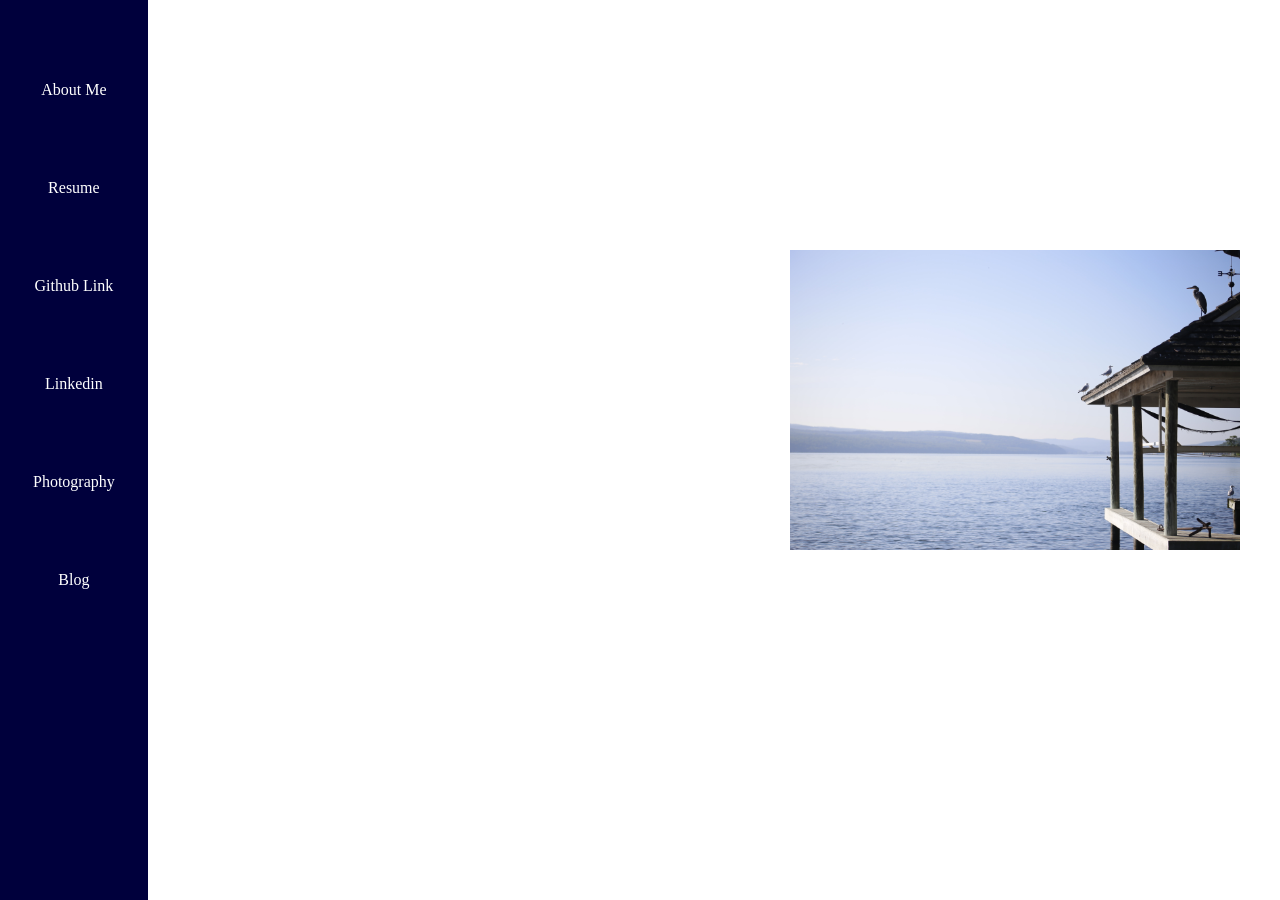
==== index.html @ 6a240cee "Initial commit" ====
<!DOCTYPE html>
<html>
    <title>
        Benjamin R. Woodard
    </title>
    <head>
        <meta charset="utf-8">
        <meta http-equiv="X-UA-Compatible" content="IE=edge">
        <title></title>
        <meta name="description" content="">
        <meta name="viewport" content="width=device-width, initial-scale=1">
        <link rel="stylesheet" href="./index.css" type="text/css">
    </head>
    <body>
      <header class="header">
        <nav class="navbar">
            <ul>
                <li>About Me</li>
                <li>Resume</li>
                <li>Github Link</li>
                <li>Linkedin</li>
                <li>Photography</li>
                <li>Blog</li>
            </ul>
        </nav>
        <section class="intro">
            <img src="./resources/images/_MG_5288.JPG" alt="headshot of Ben Woodard">
            <h1>Welcome to my Website</h1>
        </section>

      </header>
        
        
    </body>
</html>
---- index.css ----
html{
    margin-top: 0;
}
body{
    font-size: 16px;
    color: white;
    margin-top: 0;

}

/* header style */

.navbar{
    position: fixed; top: 0; left: 0;
    height: 100%;
    border: 1px solid rgba(0, 0, 60, 1);
    background-color: rgba(0, 0, 60, 1);
}
.navbar ul{
  text-align: center;
  padding-left: 0;
  margin: auto;
}
.navbar li{
    list-style-type: none;
    margin: 5rem auto;
    padding: 0 2rem;
}

.intro{
    width: 100%;
    position: relative; top: 150px; left: 150px;
}
.intro img{
    height: 300px;
    width: 300 px;
    margin-top: 100px;
    margin-left: 50%;
    margin-right: 50%;
}
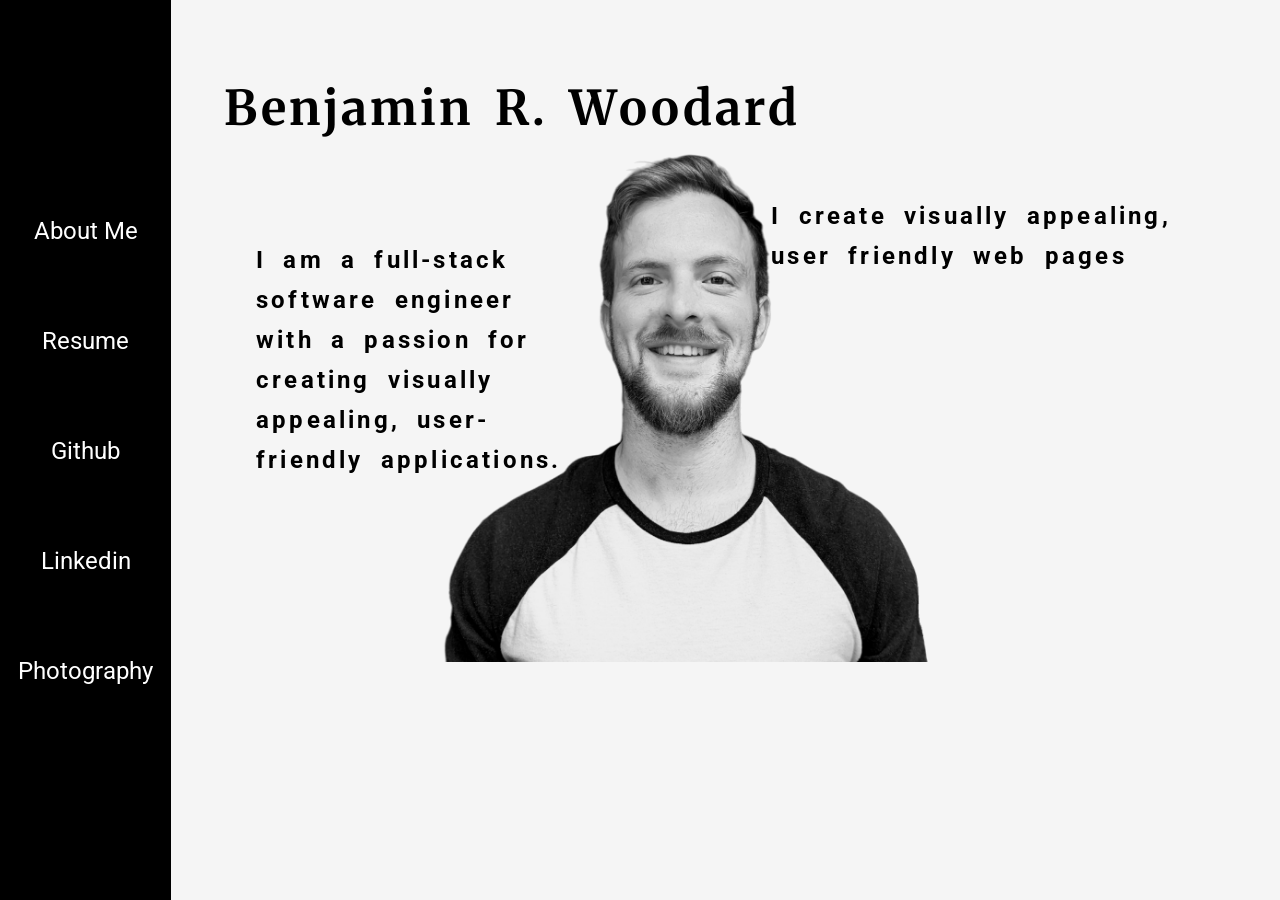
==== commit 09428115: "added headshot and fixed positioning on blurbs" ====
--- a/index.html
+++ b/index.html
@@ -10,26 +10,46 @@
         <meta name="description" content="">
         <meta name="viewport" content="width=device-width, initial-scale=1">
         <link rel="stylesheet" href="./index.css" type="text/css">
+        <link href="https://fonts.googleapis.com/css2?family=Merriweather&family=Roboto&display=swap" rel="stylesheet"> 
     </head>
     <body>
+
+        <!--header with nav bar  -->
+
       <header class="header">
         <nav class="navbar">
             <ul>
                 <li>About Me</li>
                 <li>Resume</li>
-                <li>Github Link</li>
+                <li>Github</li>
                 <li>Linkedin</li>
                 <li>Photography</li>
-                <li>Blog</li>
+                <!-- <li>Blog</li> -->
             </ul>
         </nav>
+      </header>
+      
+      <main>
         <section class="intro">
-            <img src="./resources/images/_MG_5288.JPG" alt="headshot of Ben Woodard">
-            <h1>Welcome to my Website</h1>
+            <div class="blurb1">
+                <h1>Benjamin  R. Woodard</h1>
+                <br>
+                <h2>I am a full-stack software engineer with a passion for creating visually 
+                    appealing, user-friendly applications.</h2>
+            </div>
+            
+            <div class="blurb2">
+                <h2>I create visually appealing, user friendly web pages</h2>
+            </div>
+            <div class="headshot">
+              <img src="resources/images/headshot-bw.png" alt="headshot of Ben Woodard">
+            </div>
         </section>
 
-      </header>
-        
+
+      </main>
+      
+
         
     </body>
 </html>
--- a/index.css
+++ b/index.css
@@ -1,41 +1,103 @@
-
 html{
-    margin-top: 0;
+    height: auto;
+    ;
 }
 body{
     font-size: 16px;
-    color: white;
     margin-top: 0;
+    font-family: 'Roboto', sans-serif;
+    background-color: whitesmoke;
+   
 
 }
 
-/* header style */
+h1{
+    font-family: 'Merriweather', serif;
+    font-size: 3rem;
+}
+h2{
+    font-size: 1.5rem;
+}
+
+/* nav style*/
 
 .navbar{
     position: fixed; top: 0; left: 0;
     height: 100%;
-    border: 1px solid rgba(0, 0, 60, 1);
-    background-color: rgba(0, 0, 60, 1);
+    display: flex;
+    border: 1px solid black;
+    background-color: black;
+    align-items: center;
 }
 .navbar ul{
-  text-align: center;
-  padding-left: 0;
-  margin: auto;
+    text-align: center;
+    padding-left: 0;
+    padding-top: auto;
+    padding-bottom: auto;
 }
 .navbar li{
+    display: flex;
+    justify-content: center;
     list-style-type: none;
-    margin: 5rem auto;
-    padding: 0 2rem;
+    font-size: 1.5rem;
+    border: 1px solid black;
+    margin: 4rem .5rem;
+    padding: .5rem .5rem;
+    color: white;
+}
+.navbar li:hover{
+    border: solid 1px rgba(255, 131, 0, 1);
+    background-color: rgba(255, 131, 0, 1);
+    border-radius: 1rem;
+    cursor: pointer;
 }
 
-.intro{
+.intro {
+   width: 90%;
+   height: auto;
+   justify-content: space-between;
+   position: absolute; top: 1rem; left: 5rem; 
+   display: flex;
+   flex-wrap: wrap;
+}
+
+ .blurb1{
+  display: block;  
+  width: 30%;
+  margin-top: 2rem;
+  margin-left: 9rem;
+  word-spacing: .5rem;
+  letter-spacing: .2rem;
+  line-height: 2.5rem;
+  z-index: 1;
+}
+.blurb1 h1{
+   width: 37.5rem;
+   margin-left: 0rem;
+}
+ .blurb1 h2{
+    margin-top: 2rem;
+    margin-left: 2rem;
+ }
+ .blurb2{
+   margin-top: 10rem;
+   word-spacing: .5rem;
+   letter-spacing: .2rem;
+   width: 40%;
+   z-index: 1;
+   line-height: 2.5rem;
+}
+
+.headshot{
+    width: 80%;
+    position: absolute; top: 8rem; left: 10rem;
+    z-index: 0;
+    margin-left: auto;
+    margin-right: auto;
+}
+.headshot img{
     width: 100%;
-    position: relative; top: 150px; left: 150px;
-}
-.intro img{
-    height: 300px;
-    width: 300 px;
-    margin-top: 100px;
-    margin-left: 50%;
-    margin-right: 50%;
-}+    height: auto;
+    z-index: 0;
+} 
+
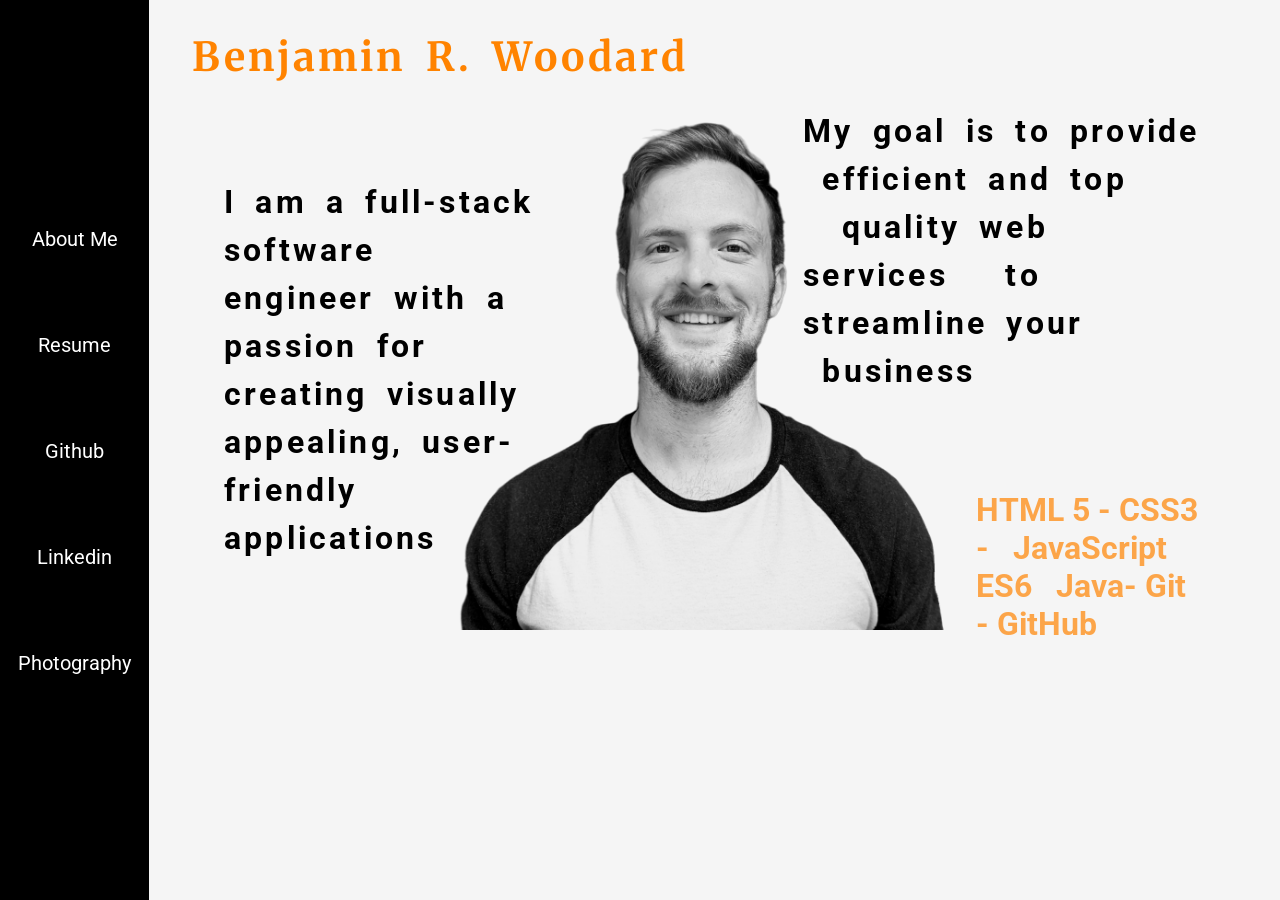
==== commit 03691733: "updated content index.html and style in index.css" ====
--- a/index.html
+++ b/index.html
@@ -1,55 +1,59 @@
 <!DOCTYPE html>
-<html>
-    <title>
-        Benjamin R. Woodard
-    </title>
-    <head>
-        <meta charset="utf-8">
-        <meta http-equiv="X-UA-Compatible" content="IE=edge">
-        <title></title>
-        <meta name="description" content="">
-        <meta name="viewport" content="width=device-width, initial-scale=1">
-        <link rel="stylesheet" href="./index.css" type="text/css">
-        <link href="https://fonts.googleapis.com/css2?family=Merriweather&family=Roboto&display=swap" rel="stylesheet"> 
-    </head>
-    <body>
+<html lang="">
+	<title>
+		Benjamin R. Woodard
+	</title>
 
-        <!--header with nav bar  -->
+	<head>
+		<meta charset="utf-8">
+		<meta http-equiv="X-UA-Compatible" content="IE=edge">
+		<title></title>
+		<meta name="description" content="">
+		<meta name="viewport" content="width=device-width, initial-scale=1">
+		<link rel="stylesheet" href="./index.css" type="text/css">
+		<link href="https://fonts.googleapis.com/css2?family=Merriweather&family=Roboto&display=swap" rel="stylesheet">
+	</head>
 
-      <header class="header">
-        <nav class="navbar">
-            <ul>
-                <li>About Me</li>
-                <li>Resume</li>
-                <li>Github</li>
-                <li>Linkedin</li>
-                <li>Photography</li>
-                <!-- <li>Blog</li> -->
-            </ul>
-        </nav>
-      </header>
-      
-      <main>
-        <section class="intro">
-            <div class="blurb1">
-                <h1>Benjamin  R. Woodard</h1>
-                <br>
-                <h2>I am a full-stack software engineer with a passion for creating visually 
-                    appealing, user-friendly applications.</h2>
-            </div>
-            
-            <div class="blurb2">
-                <h2>I create visually appealing, user friendly web pages</h2>
-            </div>
-            <div class="headshot">
-              <img src="resources/images/headshot-bw.png" alt="headshot of Ben Woodard">
-            </div>
-        </section>
+	<body>
 
+		<!--header with nav bar  -->
 
-      </main>
-      
+		<header class="header">
+			<nav class="navbar">
+				<ul>
+					<li><a>About Me</a></li>
+					<li><a>Resume</a></li>
+					<li><a>Github</a></li>
+					<li><a>Linkedin</a></li>
+					<li><a>Photography</a></li>
+				</ul>
+			</nav>
+		</header>
 
-        
-    </body>
-</html>+		<main>
+			<section class="intro">
+				<div class="blurb1">
+					<h1>Benjamin R. Woodard</h1>
+					<br>
+					<h2>I am a full-stack software engineer with a passion for creating visually
+																		appealing, user-friendly applications
+					</h2>
+				</div>
+				<div class="blurb2">
+					<h2>My goal is to provide &nbsp;efficient and top &nbsp;&nbsp;quality web services &nbsp;&nbsp;to
+																		streamline your &nbsp;business
+					</h2>
+				</div>
+				<div class="headshot">
+					<img src="resources/images/headshot-bw.png" alt="headshot of Ben Woodard">
+				</div>
+				<div class="skills">
+					<h2>HTML 5 - CSS3 - &nbsp;&nbsp;JavaScript ES6 &nbsp;&nbsp;Java- Git - GitHub
+					</h2>
+				</div>
+			</section>
+
+		</main>
+	</body>
+
+</html>
--- a/index.css
+++ b/index.css
@@ -1,22 +1,16 @@
-html{
-    height: auto;
-    ;
-}
+
 body{
     font-size: 16px;
     margin-top: 0;
     font-family: 'Roboto', sans-serif;
     background-color: whitesmoke;
-   
-
-}
-
+}    
 h1{
     font-family: 'Merriweather', serif;
-    font-size: 3rem;
+    font-size: 2.5rem;
 }
 h2{
-    font-size: 1.5rem;
+    font-size: 2rem;
 }
 
 /* nav style*/
@@ -39,7 +33,7 @@
     display: flex;
     justify-content: center;
     list-style-type: none;
-    font-size: 1.5rem;
+    font-size: 1.25rem;
     border: 1px solid black;
     margin: 4rem .5rem;
     padding: .5rem .5rem;
@@ -52,11 +46,13 @@
     cursor: pointer;
 }
 
+/* Main page "intro" styling */
+
 .intro {
    width: 90%;
    height: auto;
    justify-content: space-between;
-   position: absolute; top: 1rem; left: 5rem; 
+   position: absolute;  left: 3rem; 
    display: flex;
    flex-wrap: wrap;
 }
@@ -64,40 +60,51 @@
  .blurb1{
   display: block;  
   width: 30%;
-  margin-top: 2rem;
   margin-left: 9rem;
   word-spacing: .5rem;
   letter-spacing: .2rem;
-  line-height: 2.5rem;
-  z-index: 1;
+  line-height: 3rem;
+  z-index: 2;
 }
 .blurb1 h1{
    width: 37.5rem;
    margin-left: 0rem;
+   color: rgba(255, 131, 0, 1)
 }
  .blurb1 h2{
-    margin-top: 2rem;
+    margin-top: 1rem;
     margin-left: 2rem;
  }
  .blurb2{
-   margin-top: 10rem;
+   margin-top: 5rem;
+   margin-left: 2rem;
    word-spacing: .5rem;
    letter-spacing: .2rem;
    width: 40%;
-   z-index: 1;
-   line-height: 2.5rem;
+   z-index: 2;
+   line-height: 3rem;
+}
+.blurb2 h2{
+    margin-left: 4rem;
+}
+.skills{
+    color: rgba(255, 131, 0, .7);
+    display: flex;
+    position: absolute; left: 58rem; top: 29rem;
+    z-index: 0;
+}
+.skills h2{
+    margin-bottom: 0;
 }
 
 .headshot{
     width: 80%;
-    position: absolute; top: 8rem; left: 10rem;
-    z-index: 0;
-    margin-left: auto;
-    margin-right: auto;
+    position: absolute; top: 7rem; left: 13rem;
+    z-index: 1;
 }
 .headshot img{
     width: 100%;
     height: auto;
-    z-index: 0;
+    z-index: 5;
 } 
 
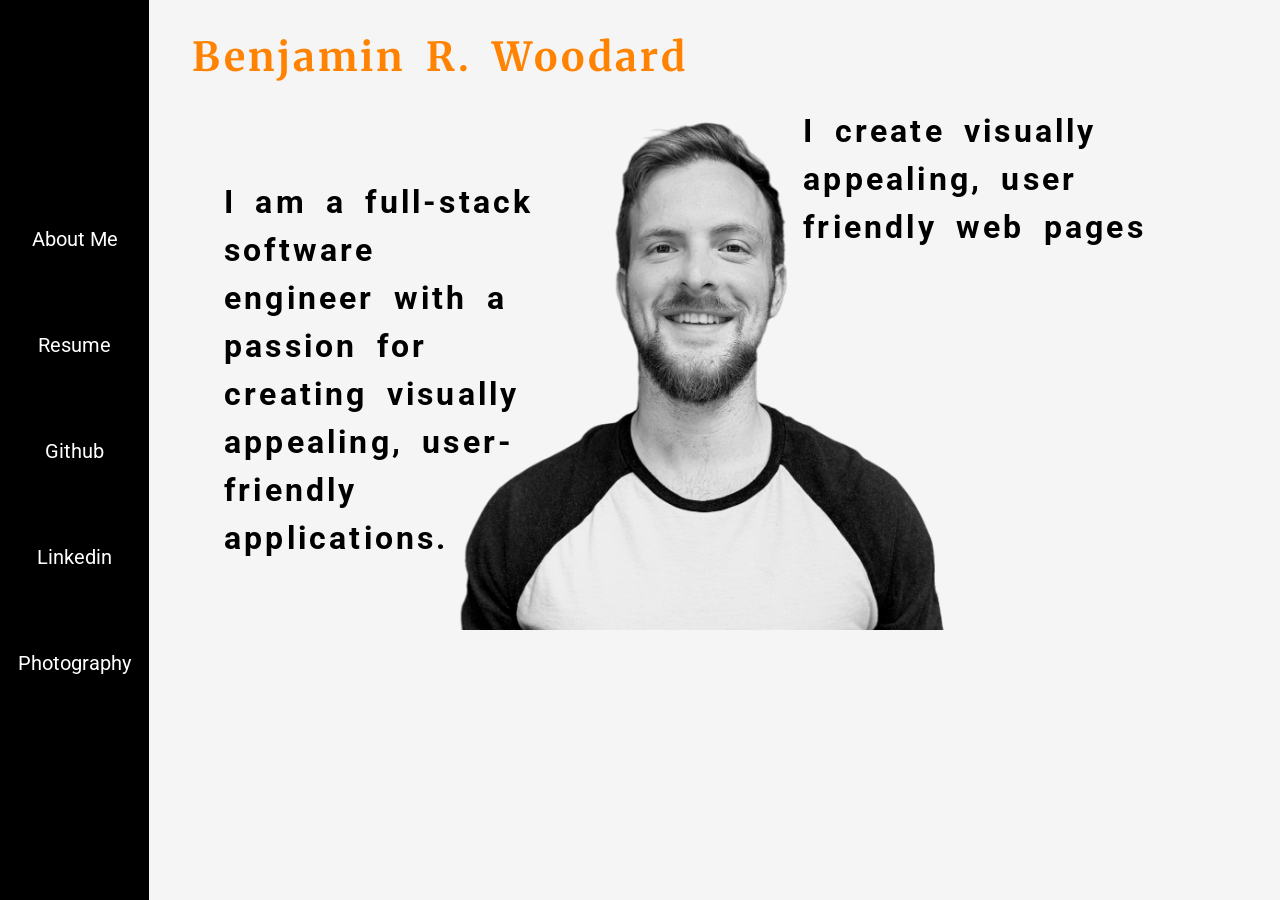
==== commit 35f7c27f: "Merge branch 'main' of https://github.com/ben-woodard/benwoodard.github.io" ====
--- a/index.html
+++ b/index.html
@@ -18,42 +18,40 @@
 
 		<!--header with nav bar  -->
 
-		<header class="header">
-			<nav class="navbar">
-				<ul>
-					<li><a>About Me</a></li>
-					<li><a>Resume</a></li>
-					<li><a>Github</a></li>
-					<li><a>Linkedin</a></li>
-					<li><a>Photography</a></li>
-				</ul>
-			</nav>
-		</header>
+      <header class="header">
+        <nav class="navbar">
+            <ul>
+                <li>About Me</li>
+                <li>Resume</li>
+                <li>Github</li>
+                <li>Linkedin</li>
+                <li>Photography</li>
+                <!-- <li>Blog</li> -->
+            </ul>
+        </nav>
+      </header>
+      
+      <main>
+        <section class="intro">
+            <div class="blurb1">
+                <h1>Benjamin  R. Woodard</h1>
+                <br>
+                <h2>I am a full-stack software engineer with a passion for creating visually 
+                    appealing, user-friendly applications.</h2>
+            </div>
+            
+            <div class="blurb2">
+                <h2>I create visually appealing, user friendly web pages</h2>
+            </div>
+            <div class="headshot">
+              <img src="resources/images/headshot-bw.png" alt="headshot of Ben Woodard">
+            </div>
+        </section>
 
-		<main>
-			<section class="intro">
-				<div class="blurb1">
-					<h1>Benjamin R. Woodard</h1>
-					<br>
-					<h2>I am a full-stack software engineer with a passion for creating visually
-																		appealing, user-friendly applications
-					</h2>
-				</div>
-				<div class="blurb2">
-					<h2>My goal is to provide &nbsp;efficient and top &nbsp;&nbsp;quality web services &nbsp;&nbsp;to
-																		streamline your &nbsp;business
-					</h2>
-				</div>
-				<div class="headshot">
-					<img src="resources/images/headshot-bw.png" alt="headshot of Ben Woodard">
-				</div>
-				<div class="skills">
-					<h2>HTML 5 - CSS3 - &nbsp;&nbsp;JavaScript ES6 &nbsp;&nbsp;Java- Git - GitHub
-					</h2>
-				</div>
-			</section>
 
-		</main>
-	</body>
+      </main>
+      
 
+        
+    </body>
 </html>
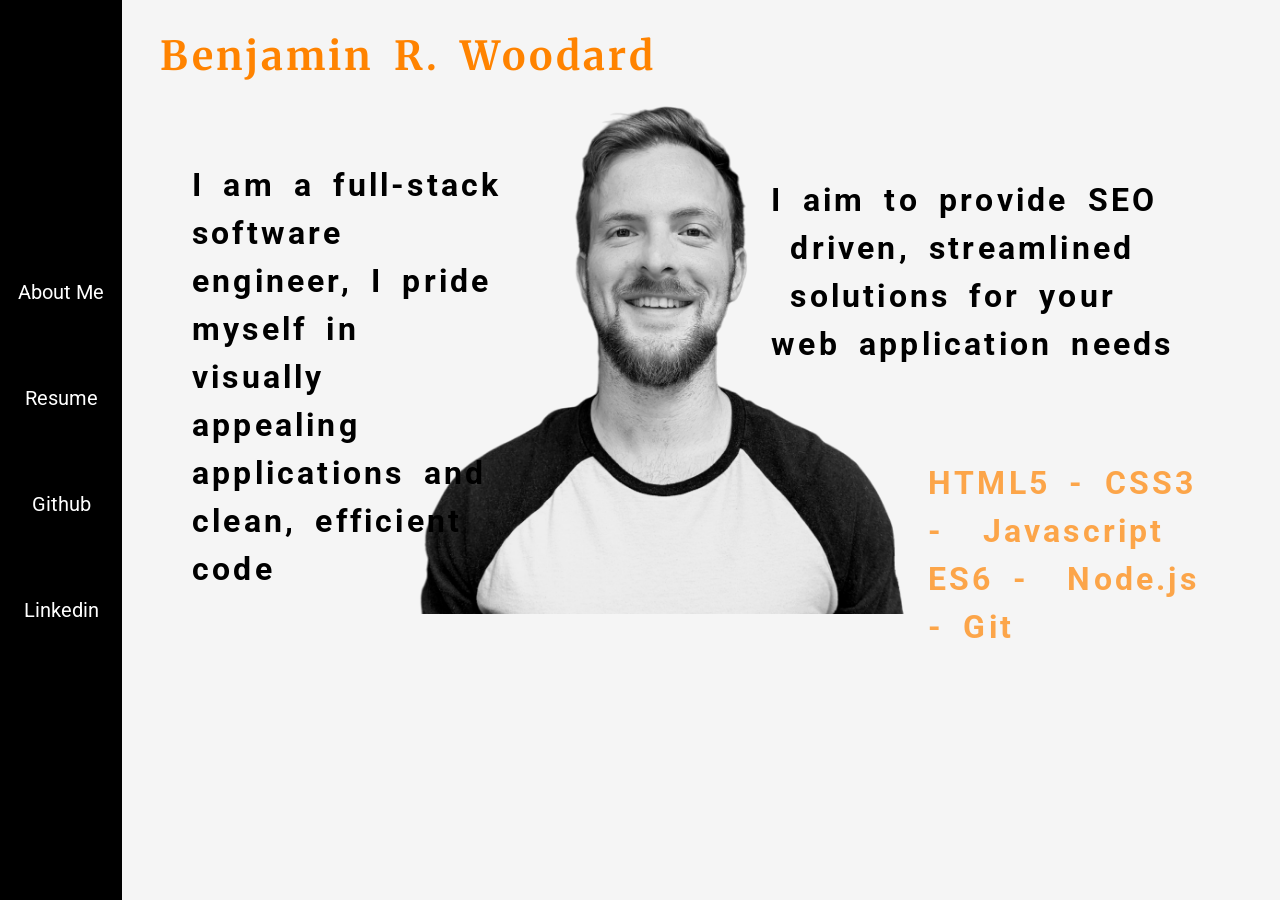
==== commit d5baba15: "updated main content index.html index.css" ====
--- a/index.html
+++ b/index.html
@@ -1,5 +1,5 @@
 <!DOCTYPE html>
-<html lang="">
+<html>
 	<title>
 		Benjamin R. Woodard
 	</title>
@@ -25,8 +25,6 @@
                 <li>Resume</li>
                 <li>Github</li>
                 <li>Linkedin</li>
-                <li>Photography</li>
-                <!-- <li>Blog</li> -->
             </ul>
         </nav>
       </header>
@@ -36,22 +34,23 @@
             <div class="blurb1">
                 <h1>Benjamin  R. Woodard</h1>
                 <br>
-                <h2>I am a full-stack software engineer with a passion for creating visually 
-                    appealing, user-friendly applications.</h2>
-            </div>
-            
+                <h2>I am a full-stack software engineer, I pride myself in visually appealing applications and 
+                  clean, efficient code</h2>
+            </div>           
             <div class="blurb2">
-                <h2>I create visually appealing, user friendly web pages</h2>
+                <h2 class="toph2">I aim to provide SEO &nbsp;driven, streamlined &nbsp;solutions for your web application needs</h2>
+              
+                <div class="skills">
+                  <h2>HTML5 - CSS3 - &nbsp;Javascript ES6 - &nbsp;Node.js - Git</h2>
+                </div>
             </div>
             <div class="headshot">
               <img src="resources/images/headshot-bw.png" alt="headshot of Ben Woodard">
             </div>
+        
         </section>
 
-
       </main>
-      
-
-        
+            
     </body>
 </html>
--- a/index.css
+++ b/index.css
@@ -60,7 +60,7 @@
  .blurb1{
   display: block;  
   width: 30%;
-  margin-left: 9rem;
+  margin-left: 7rem;
   word-spacing: .5rem;
   letter-spacing: .2rem;
   line-height: 3rem;
@@ -69,37 +69,39 @@
 .blurb1 h1{
    width: 37.5rem;
    margin-left: 0rem;
+   margin-top: 2rem;
    color: rgba(255, 131, 0, 1)
 }
  .blurb1 h2{
-    margin-top: 1rem;
-    margin-left: 2rem;
+   margin-left: 2rem;
+   margin-top: 0;
  }
  .blurb2{
-   margin-top: 5rem;
-   margin-left: 2rem;
+   margin-top:5rem;
+   margin-left: 10rem;
    word-spacing: .5rem;
    letter-spacing: .2rem;
    width: 40%;
-   z-index: 2;
    line-height: 3rem;
+   display: flex;
+   flex-wrap: wrap;
+   justify-content: center;
 }
-.blurb2 h2{
-    margin-left: 4rem;
+.toph2{
+    margin-left: 2rem;
+    margin-top: 6rem;
 }
-.skills{
+
+.skills h2{
     color: rgba(255, 131, 0, .7);
-    display: flex;
-    position: absolute; left: 58rem; top: 29rem;
+    position: absolute; left: 55rem; top: 27rem;
+    margin-bottom: 0;
     z-index: 0;
-}
-.skills h2{
-    margin-bottom: 0;
 }
 
 .headshot{
     width: 80%;
-    position: absolute; top: 7rem; left: 13rem;
+    position: absolute; top: 6rem; left: 10.5rem;
     z-index: 1;
 }
 .headshot img{
@@ -107,4 +109,3 @@
     height: auto;
     z-index: 5;
 } 
-
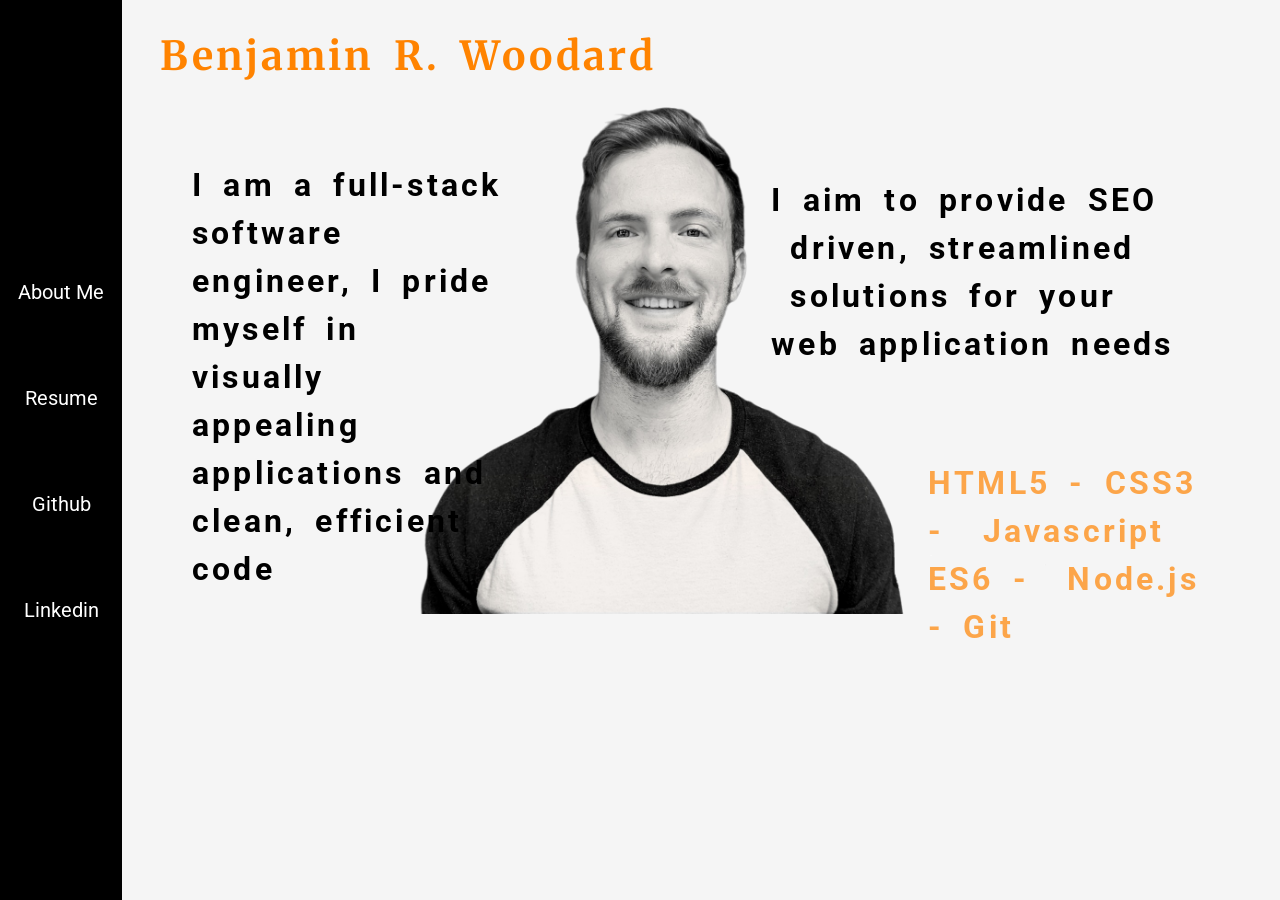
==== commit e3eeb8db: "updated headshot index.html" ====
--- a/index.html
+++ b/index.html
@@ -45,7 +45,7 @@
                 </div>
             </div>
             <div class="headshot">
-              <img src="resources/images/headshot-bw.png" alt="headshot of Ben Woodard">
+              <img src="resources/images/headshot-3.png" alt="headshot of Ben Woodard">
             </div>
         
         </section>
